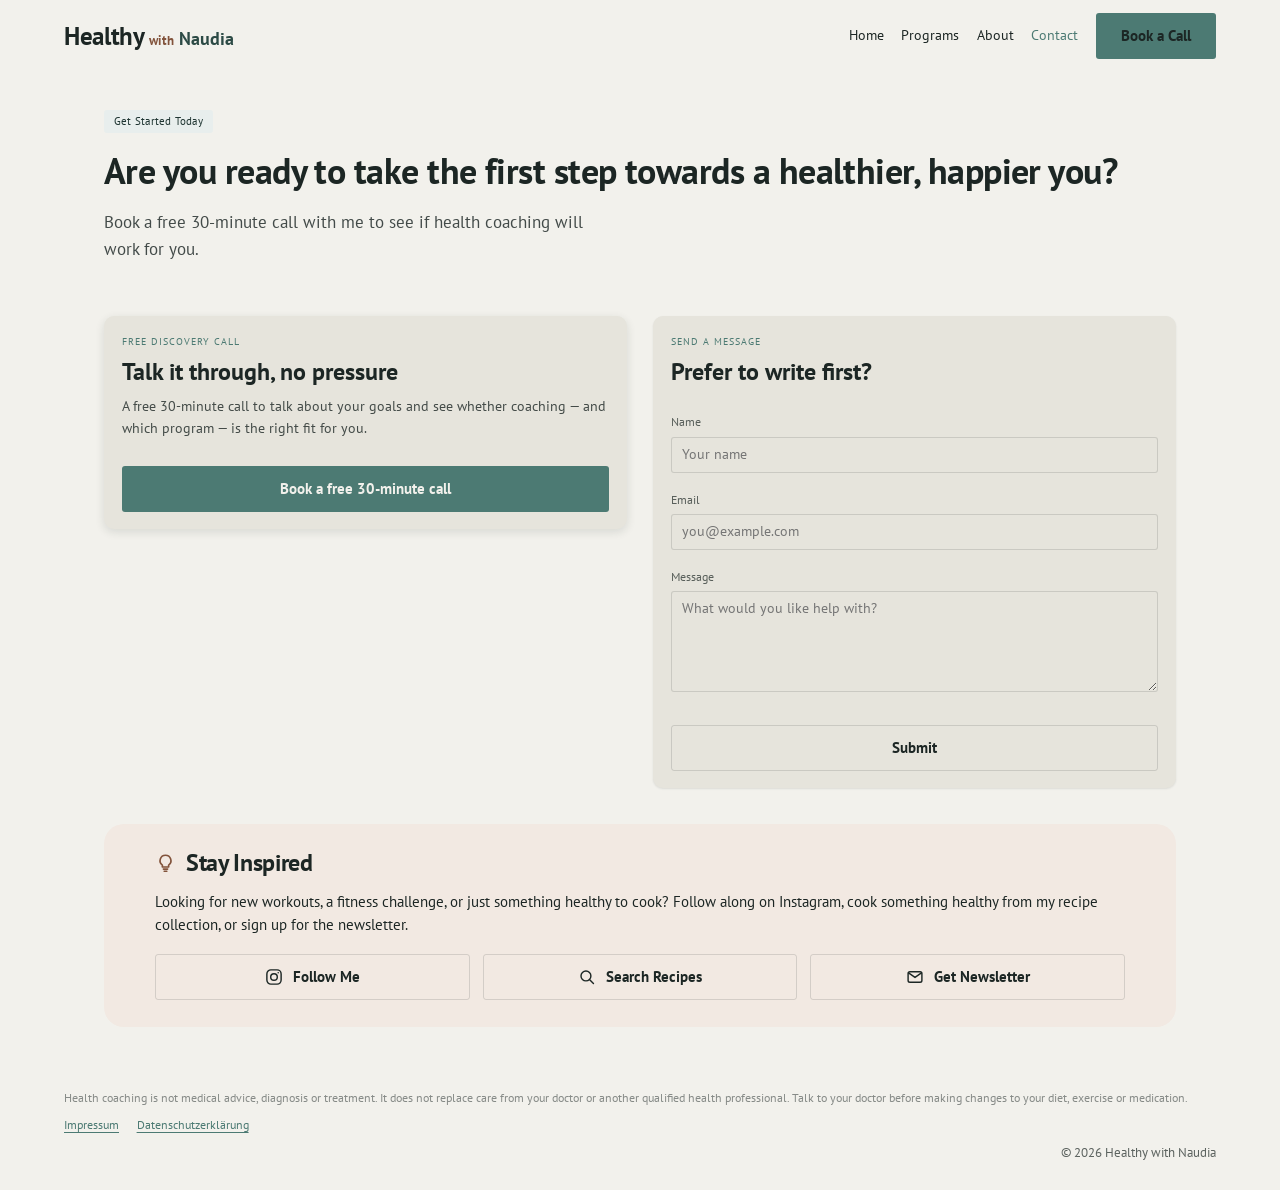
==== contact.html @ d25d28cb "Add files via upload" ====
<!DOCTYPE html>
<html lang="en">
<head>
<meta charset="utf-8">
<meta name="viewport" content="width=device-width, initial-scale=1">
<title>Contact — Healthy with Naudia</title>
<link rel="stylesheet" href="styles.css">
<link rel="stylesheet" href="site.css">
</head>
<body class="site-page">

<nav class="nav" style="padding-inline:clamp(20px,5vw,72px);position:sticky;top:0;z-index:10;background:var(--color-bg)">
  <span class="nav-brand" style="display:flex;align-items:baseline;gap:5px;margin-right:auto;font-family:var(--font-heading)">
    <span style="font-size:25px;font-weight:700;letter-spacing:-0.015em">Healthy</span>
    <span style="font-size:13px;font-weight:700;color:var(--color-accent-2-600)">with</span>
    <span style="font-size:18px;font-weight:700;color:var(--color-accent-700)">Naudia</span>
  </span>
  <a href="home.html">Home</a>
  <a href="services.html">Programs</a>
  <a href="about.html">About</a>
  <a href="contact.html" aria-current="page">Contact</a>
  <a class="btn btn-primary" href="book.html">Book a Call</a>
</nav>

<div class="site-container">

<section style="padding:var(--space-8) 0 var(--space-6)">
  <span class="tag tag-accent">Get Started Today</span>
  <h1 style="font-family:var(--font-heading);font-size:clamp(26px,3vw,36px);line-height:1.15;margin:var(--space-4) 0 0">Are you ready to take the first step towards a healthier, happier you?</h1>
  <p style="font-size:17px;line-height:1.6;max-width:56ch;margin:var(--space-4) 0 0;color:color-mix(in srgb, var(--color-text) 82%, transparent)">Book a free 30-minute call with me to see if health coaching will work for you.</p>
</section>

<section style="padding:var(--space-6) 0 var(--space-8);display:grid;grid-template-columns:1fr 1fr;gap:var(--space-6);align-items:start">

  <div class="card elev-md">
    <div class="card-kicker">Free Discovery Call</div>
    <div class="card-title" style="font-size:24px">Talk it through, no pressure</div>
    <p class="card-body">A free 30-minute call to talk about your goals and see whether coaching — and which program — is the right fit for you.</p>
    <a class="btn btn-primary btn-block" href="book.html" style="margin-top:var(--space-4)">Book a free 30-minute call</a>
  </div>

  <div class="card elev-sm">
    <div class="card-kicker">Send a Message</div>
    <div class="card-title" style="font-size:24px">Prefer to write first?</div>

    <div id="contact-sent" hidden style="margin-top:var(--space-4);background:var(--color-accent-100);border-radius:var(--radius-lg);padding:var(--space-5)">
      <div style="font-family:var(--font-heading);font-weight:700;font-size:20px;color:var(--color-accent-700)">Message sent.</div>
      <p style="margin:var(--space-3) 0 0;font-size:15px;line-height:1.6">Thanks for writing. I read every message myself and will reply to your email within two working days.</p>
    </div>

    <form id="contact-form" novalidate style="display:grid;gap:var(--space-4);margin-top:var(--space-4)">
      <div class="field">
        <label for="c-name">Name</label>
        <input class="input" id="c-name" name="name" type="text" placeholder="Your name" autocomplete="name">
      </div>
      <div class="field">
        <label for="c-email">Email</label>
        <input class="input" id="c-email" name="email" type="email" placeholder="you@example.com" autocomplete="email">
      </div>
      <div class="field">
        <label for="c-message">Message</label>
        <textarea class="input" id="c-message" name="message" rows="4" placeholder="What would you like help with?"></textarea>
      </div>
      <button type="submit" class="btn btn-secondary btn-block" id="contact-submit">Submit</button>
      <p id="contact-error" hidden style="margin:0;font-size:14px;line-height:1.5;color:var(--color-accent-2-600)"></p>
    </form>
  </div>

</section>

<section style="padding:0 0 var(--space-8)">
  <div style="background:var(--color-accent-2-100);border-radius:calc(2 * var(--radius-lg));padding:var(--space-6) clamp(24px,4vw,64px);display:flex;justify-content:space-between;align-items:center;gap:var(--space-4);flex-wrap:wrap">
    <div style="flex:1 1 320px">
      <h3 style="font-family:var(--font-heading);font-size:24px;margin:0;display:flex;align-items:center;gap:10px"><svg width="21" height="21" viewBox="0 0 24 24" fill="none" stroke="var(--color-accent-2-600)" stroke-width="1.9" stroke-linecap="round" stroke-linejoin="round" aria-hidden="true" style="flex:none"><path d="M12 2.6a6.2 6.2 0 0 0-3.6 11.25V16h7.2v-2.15A6.2 6.2 0 0 0 12 2.6Z"></path><path d="M9.6 18.4h4.8"></path><path d="M10.5 20.9h3"></path></svg>Stay Inspired</h3>
      <p style="margin:var(--space-3) 0 0">Looking for new workouts, a fitness challenge, or just something healthy to cook? Follow along on Instagram, cook something healthy from my recipe collection, or sign up for the newsletter.</p>
    </div>
    <div style="flex:1 1 100%;display:grid;grid-template-columns:repeat(3,1fr);gap:var(--space-3)">
      <a class="btn btn-secondary" href="https://www.instagram.com/naudiasana/?hl=en" target="_blank" rel="noopener" style="display:inline-flex;align-items:center;gap:10px"><svg width="18" height="18" viewBox="0 0 24 24" fill="none" stroke="currentColor" stroke-width="1.9" stroke-linecap="round" stroke-linejoin="round" aria-hidden="true"><rect x="2.5" y="2.5" width="19" height="19" rx="5.4"></rect><circle cx="12" cy="12" r="4.4"></circle><circle cx="17.6" cy="6.4" r="1.05" fill="currentColor" stroke="none"></circle></svg>Follow Me</a>
      <a class="btn btn-secondary" href="https://recipes.healthywithnaudia.com/" target="_blank" rel="noopener" style="display:inline-flex;align-items:center;gap:10px"><svg width="18" height="18" viewBox="0 0 24 24" fill="none" stroke="currentColor" stroke-width="1.9" stroke-linecap="round" stroke-linejoin="round" aria-hidden="true"><circle cx="10.6" cy="10.6" r="6.6"></circle><path d="m15.6 15.6 5 5"></path></svg>Search Recipes</a>
      <a class="btn btn-secondary" href="#newsletter" style="display:inline-flex;align-items:center;gap:10px"><svg width="18" height="18" viewBox="0 0 24 24" fill="none" stroke="currentColor" stroke-width="1.9" stroke-linecap="round" stroke-linejoin="round" aria-hidden="true"><rect x="2.8" y="5" width="18.4" height="14" rx="2.4"></rect><path d="m3.4 6.6 8.6 6 8.6-6"></path></svg>Get Newsletter</a>
    </div>
  </div>
</section>

</div>
<footer style="padding:var(--space-6) clamp(20px,5vw,72px);display:flex;flex-direction:column;gap:var(--space-2);font-size:13px;color:color-mix(in srgb, var(--color-text) 70%, transparent)">
  <p style="margin:0;max-width:none;font-size:12px;line-height:1.6;color:color-mix(in srgb, var(--color-text) 50%, transparent)">Health coaching is not medical advice, diagnosis or treatment. It does not replace care from your doctor or another qualified health professional. Talk to your doctor before making changes to your diet, exercise or medication.</p>
  <div style="display:flex;gap:var(--space-4);flex-wrap:wrap;font-size:12px">
    <a href="#impressum">Impressum</a>
    <a href="#datenschutz">Datenschutzerklärung</a>
  </div>
  <span style="align-self:flex-end;font-size:13px;color:color-mix(in srgb, var(--color-text) 70%, transparent)">© 2026 Healthy with Naudia</span>
</footer>

<script src="contact-form.js"></script>
</body>
</html>
---- styles.css ----
/* Organic — design-system tokens and component classes. This file is the source of truth for the system's look; retune it here and see readme.md. */
@import url('https://fonts.googleapis.com/css2?family=PT+Sans:wght@400;700&display=swap');

:root {
  --color-bg: #f2f1ec;
  --color-surface: #e6e4dc;
  --color-text: #1c2624;
  --color-accent: #4c7a73;
  --color-accent-2: #a06a4c;
  --color-divider: color-mix(in srgb, #1c2624 14%, transparent);

  /* Tonal ramps — generated in OKLCH on one shared lightness scale, so the
     same step of any role matches the others in visual value. */
  --color-neutral-100: #f9f4ed;
  --color-neutral-200: #eee7db;
  --color-neutral-300: #dcd3c4;
  --color-neutral-400: #c0b6a5;
  --color-neutral-500: #a19786;
  --color-neutral-600: #82796a;
  --color-neutral-700: #645c50;
  --color-neutral-800: #474238;
  --color-neutral-900: #2e2b25;

  --color-accent-100: #e8eeed;
  --color-accent-200: #cddad8;
  --color-accent-300: #a8c0bc;
  --color-accent-400: #7a9d97;
  --color-accent-500: #4c7a73;
  --color-accent-600: #3a615b;
  --color-accent-700: #2c4a45;
  --color-accent-800: #1f3532;
  --color-accent-900: #142220;

  --color-accent-2-100: #f2e9e2;
  --color-accent-2-200: #e3cfc0;
  --color-accent-2-300: #cfab95;
  --color-accent-2-400: #b8876c;
  --color-accent-2-500: #a06a4c;
  --color-accent-2-600: #82533b;
  --color-accent-2-700: #653f2d;
  --color-accent-2-800: #482d20;
  --color-accent-2-900: #2d1c14;

  --font-heading: "PT Sans", system-ui, sans-serif;
  --font-heading-weight: 700;
  --font-body: "PT Sans", system-ui, sans-serif;

  --space-1: 4.4px;
  --space-2: 8.8px;
  --space-3: 13.2px;
  --space-4: 17.6px;
  --space-6: 26.4px;
  --space-8: 35.2px;
  --space-10: 44px;
  --space-12: 52.8px;

  /* Web-page layer — the scale marketing pages are set at. Document contexts
     still use the raw h1–h6 sizes; these drive the site's own ramp. */
  --text-h1: clamp(36px, 4.5vw, 58px);
  --text-h2: 32px;
  --text-h3: 30px;
  --text-h4: 26px;
  --text-lede: 18px;
  --layout-max: 1200px;
  --section-pad-y: var(--space-8);
  --section-pad-x: clamp(20px, 5vw, 72px);
  --color-scrim: color-mix(in srgb, var(--color-text) 55%, transparent);

  --radius-sm: 3px;
  --radius-md: 6px;
  --radius-lg: 10px;
  --radius-xl: calc(2 * var(--radius-lg)); /* large panels, figures, media */

  /* Elevation — derived from the ground: soft ink-tinted shadows on a
     light theme, a hairline edge + ambient darkness on a dark one. */
  --shadow-sm: 0 1px 2px color-mix(in srgb, #1c2624 10%, transparent);
  --shadow-md: 0 3px 10px color-mix(in srgb, #1c2624 12%, transparent);
  --shadow-lg: 0 12px 32px color-mix(in srgb, #1c2624 16%, transparent);
}

body {
  background: var(--color-bg);
  color: var(--color-text);
  font-family: var(--font-body);
}
h1, h2, h3, h4 { font-family: var(--font-heading); font-weight: var(--font-heading-weight); }

.washed{filter:saturate(0.5) contrast(0.95) brightness(1.02) opacity(0.97)}

/* ══════════════════════════════════════════════════════════════════════════
   Components — built with the tokens above. Plain CSS
   on plain HTML: no JavaScript, no build step. Each class is documented in
   readme.md and demonstrated in foundations/ and components/.
   ══════════════════════════════════════════════════════════════════════ */

*, *::before, *::after { box-sizing: border-box; }
body { margin: 0; font-size: 15px; line-height: 1.55; font-weight: 400; }
h1, h2, h3, h4, h5, h6 {
  font-family: var(--font-heading); font-weight: var(--font-heading-weight);
  line-height: 1.12; letter-spacing: -0.015em; margin: 0 0 var(--space-2);
}
h1 { font-size: var(--text-h1); line-height: 1.08; }
h2 { font-size: var(--text-h2); }
h3 { font-size: var(--text-h4); }
h4 { font-size: 20px; }
h5 { font-size: 16px; }
h6 { font-size: 13px; }
h6 { letter-spacing: 0.08em; text-transform: uppercase; }
p { margin: 0 0 var(--space-3); }
a { color: var(--color-accent); text-underline-offset: 3px; }
img { display: block; max-width: 100%; }
figure { margin: 0; }
figcaption {
  font-size: 11px; margin-top: var(--space-1);
  color: color-mix(in srgb, var(--color-text) 55%, transparent);
}
.text-muted { color: color-mix(in srgb, var(--color-text) 55%, transparent); }
:focus { outline: none; }
:focus-visible { outline: 2px solid var(--color-accent); outline-offset: 2px; }
::selection { background: color-mix(in srgb, var(--color-accent) 30%, transparent); }

/* — rules — */
.hr {
  height: 1px; border: 0; margin: var(--space-4) 0;
  background: var(--color-divider);
}

/* — buttons — */
.btn {
  display: inline-flex; align-items: center; justify-content: center; gap: 6px;
  cursor: pointer; text-decoration: none;
  font-family: var(--font-heading); font-weight: var(--font-heading-weight);
  font-size: 15px; line-height: 1.2; color: var(--color-text);
  background: transparent; border: 1px solid transparent;
  padding: 13px 24px;
  border-radius: var(--radius-sm);
}
.btn svg { display: block; }
.btn:disabled { opacity: 0.45; cursor: not-allowed; }
.btn-primary { background: var(--color-accent); color: var(--color-bg); }
.btn-primary:hover { background: var(--color-accent-600); }
.btn-primary:active { background: var(--color-accent-700); }
.btn-secondary { border-color: var(--color-divider); }
.btn-secondary:hover { background: color-mix(in srgb, var(--color-text) 7%, transparent); }
.btn-secondary:active { background: color-mix(in srgb, var(--color-text) 14%, transparent); }
.btn-ghost { color: var(--color-accent); padding-inline: var(--space-1); }
.btn-ghost:hover { background: color-mix(in srgb, var(--color-accent) 10%, transparent); }
.btn-ghost:active { background: color-mix(in srgb, var(--color-accent) 18%, transparent); }
.btn-icon { width: 36px; height: 36px; padding: 0; }
.btn-block { width: 100%; margin-top: var(--space-2); }

/* — forms — */
.field > label {
  display: block; font-size: 12px; margin-bottom: 5px;
  color: color-mix(in srgb, var(--color-text) 70%, transparent);
}
.input {
  width: 100%; min-height: 36px; padding: 6px 10px; font: inherit;
  font-size: 14px; color: var(--color-text); caret-color: var(--color-accent);
  background: var(--color-surface);
  border: 1px solid var(--color-divider); border-radius: var(--radius-md);
}
.input:hover { border-color: color-mix(in srgb, var(--color-text) 45%, transparent); }
.input:focus-visible { border-color: var(--color-accent); outline-offset: 0; }
textarea.input { min-height: 90px; resize: vertical; }
.radio { display: inline-flex; align-items: center; gap: 8px; cursor: pointer; font-size: 14px; }
.radio input, .seg-opt input {
  position: absolute; opacity: 0; width: 0; height: 0; pointer-events: none;
}
.radio .dot {
  width: 16px; height: 16px; flex: none; border-radius: 50%;
  border: 1.5px solid var(--color-divider);
}
.radio:hover .dot { border-color: var(--color-accent); }
.radio input:checked + .dot {
  border-color: var(--color-accent); background: var(--color-accent);
  box-shadow: inset 0 0 0 4px var(--color-bg);
}
.radio input:focus-visible + .dot { outline: 2px solid var(--color-accent); outline-offset: 2px; }
.seg {
  display: inline-flex; overflow: hidden;
  border: 1px solid var(--color-divider); border-radius: var(--radius-md);
}
.seg-opt {
  display: inline-flex; align-items: center; gap: 6px;
  padding: 7px 12px; font-size: 13px; cursor: pointer;
}
.seg-opt + .seg-opt { border-left: 1px solid var(--color-divider); }
.seg-opt:has(input:checked) { background: var(--color-accent); color: var(--color-bg); }
.seg-opt:not(:has(input:checked)):hover { background: color-mix(in srgb, var(--color-text) 7%, transparent); }
.seg-opt:has(input:focus-visible) { outline: 2px solid var(--color-accent); outline-offset: -2px; }

/* — cards — */
.card {
  display: flex; flex-direction: column; gap: var(--space-2);
  padding: var(--space-4); border-radius: var(--radius-lg); background: var(--color-surface);
}
.card-kicker { font-size: 10px; letter-spacing: 0.1em; text-transform: uppercase; color: var(--color-accent); }
.card-title {
  font-family: var(--font-heading); font-weight: var(--font-heading-weight);
  font-size: 17px; line-height: 1.2;
}
.card-body { margin: 0; font-size: 14px; line-height: 1.55; opacity: 0.8; flex: 1; }
.card-meta {
  display: flex; align-items: center; gap: 6px; font-size: 11px;
  color: color-mix(in srgb, var(--color-text) 50%, transparent);
}
.elev-sm { box-shadow: var(--shadow-sm); }
.elev-md { box-shadow: var(--shadow-md); }
.elev-lg { box-shadow: var(--shadow-lg); }

/* — tags — */
.tag {
  display: inline-flex; align-items: center; font-size: 11px;
  letter-spacing: 0.02em; padding: 3px 10px;
  border-radius: calc(var(--radius-md) * 0.75);
}
.tag-accent { background: var(--color-accent-100); color: var(--color-accent-800); }
.tag-accent-2 { background: var(--color-accent-2-100); color: var(--color-accent-2-800); }
.tag-neutral { background: var(--color-neutral-100); color: var(--color-neutral-800); }
.tag-outline { border: 1px solid var(--color-accent); color: var(--color-accent); }

/* — navigation — */
.nav {
  display: flex; align-items: center; gap: var(--space-4);
  padding: var(--space-3) var(--space-4);
  border-bottom: none;
}
.nav-brand {
  font-family: var(--font-heading); font-weight: var(--font-heading-weight);
  font-size: 18px; margin-right: auto;
}
.nav a { color: inherit; text-decoration: none; font-size: 14px; }
.nav a.btn { font-size: 15px; }
.nav a:hover, .nav a[aria-current='page'] { color: var(--color-accent); }

/* — tables — */
.table { width: 100%; border-collapse: collapse; font-size: 14px; }
.table th {
  text-align: left; font-size: 11px; letter-spacing: 0.08em; text-transform: uppercase;
  color: color-mix(in srgb, var(--color-text) 60%, transparent);
  padding: var(--space-2); border-bottom: 1px solid var(--color-divider);
}
.table td {
  padding: var(--space-2);
  border-bottom: 1px solid color-mix(in srgb, var(--color-text) 8%, transparent);
}
.table tbody tr:hover { background: color-mix(in srgb, var(--color-text) 4%, transparent); }

/* — dialog — */
.dialog-backdrop {
  position: fixed; inset: 0; display: grid; place-items: center;
  padding: var(--space-4);
  background: color-mix(in srgb, var(--color-neutral-900) 50%, transparent);
}
.dialog {
  width: min(440px, 100%); display: flex; flex-direction: column; gap: var(--space-3);
  padding: var(--space-4); border-radius: var(--radius-lg);
  background: var(--color-surface); box-shadow: var(--shadow-lg);
}
.dialog-title {
  font-family: var(--font-heading); font-weight: var(--font-heading-weight);
  font-size: 20px;
}
.dialog-body { font-size: 14px; opacity: 0.85; }
.dialog-actions { display: flex; justify-content: flex-end; gap: var(--space-2); margin-top: var(--space-2); }

/* — precise frame: restrained, near-square corners — */
.card, .dialog { border-radius: var(--radius-lg); }
.btn, .seg, .input { border-radius: var(--radius-sm); }
.tag { border-radius: 3px; }
.radio .dot { border-radius: 50%; }
---- site.css ----
/* Organic — web layer. Loaded AFTER styles.css. Every rule here is a page
   pattern promoted out of the Healthy with Naudia site; tokens live in
   styles.css :root. Additive only: nothing here redefines a token or restyles
   a system class. */

/* — page frame — */
.site-page { background: var(--color-bg); color: var(--color-text); min-height: 100vh; font-family: var(--font-body); }
.site-nav { padding-inline: var(--section-pad-x); position: sticky; top: 0; z-index: 10; background: var(--color-bg); }
.site-container { max-width: var(--layout-max); margin: 0 auto; padding-inline: var(--section-pad-x); }
.site-section { padding: var(--section-pad-y) 0; }
.site-section-bleed { padding: var(--section-pad-y) var(--section-pad-x); }
.site-footer {
  padding: var(--space-6) var(--section-pad-x); display: flex; justify-content: space-between;
  flex-wrap: wrap; gap: var(--space-4); font-size: 13px;
  color: color-mix(in srgb, var(--color-text) 70%, transparent);
}

/* — type — */
.site-lede { font-size: var(--text-lede); line-height: 1.6; max-width: 52ch; color: color-mix(in srgb, var(--color-text) 82%, transparent); }
.site-subhead { font-family: var(--font-heading); font-weight: var(--font-heading-weight); font-size: var(--text-h3); margin: 0; }
.site-eyebrow-gap { margin: var(--space-3) 0 var(--space-4); }

/* — hero + media — */
.site-hero { display: grid; grid-template-columns: 1.1fr 0.9fr; gap: var(--space-6); align-items: center; padding: var(--space-8) 0 var(--space-6); }
.site-figure { margin: 0; border-radius: var(--radius-xl); overflow: hidden; }
.site-media-4x3 { position: relative; aspect-ratio: 4/3; border-radius: var(--radius-xl); overflow: hidden; background: var(--color-accent-2-100); }
.site-media-4x3 img { width: 100%; height: 100%; object-fit: cover; filter: saturate(0.9) contrast(0.95); }

/* — panels + CTA band — */
.site-panel { border-radius: var(--radius-xl); padding: var(--space-6) clamp(24px, 4vw, 64px); background: var(--color-surface); }
.site-panel-accent { background: var(--color-accent-2-100); }
.site-cta { display: flex; justify-content: space-between; align-items: center; gap: var(--space-4); flex-wrap: wrap; }

/* — grids — */
.site-grid-3 { display: grid; grid-template-columns: repeat(3, 1fr); gap: var(--space-4); }
.site-grid-2 { display: grid; grid-template-columns: 1fr 1fr; gap: var(--space-3); }

/* — search row — */
.site-search {
  display: flex; align-items: center; gap: 12px; max-width: 520px;
  background: var(--color-surface); border: 1px solid var(--color-divider);
  border-radius: var(--radius-sm); padding: 12px 16px;
}
.site-search input { flex: 1; border: 0; background: transparent; font-family: var(--font-body); font-size: 16px; color: var(--color-text); }
.site-search input:focus { outline: none; }

/* — filter pills + category tiles — */
.site-pill {
  border: 0; cursor: pointer; font-family: var(--font-body); font-size: 14px; font-weight: 700;
  padding: 10px 18px; border-radius: var(--radius-sm); white-space: nowrap;
  background: var(--color-accent-2-100); color: var(--color-text); transition: background .15s;
}
.site-pill[aria-pressed='true'], .site-pill-active { background: var(--color-accent); color: var(--color-bg); }
.site-tile {
  display: flex; flex-direction: column; align-items: flex-start; gap: 6px; text-align: left;
  cursor: pointer; font-family: var(--font-body); border: 1px solid var(--color-divider);
  border-radius: var(--radius-lg); padding: var(--space-3) var(--space-4);
  background: var(--color-surface); color: var(--color-text);
}
.site-tile[aria-pressed='true'], .site-tile-active { background: var(--color-accent); color: var(--color-bg); border-color: transparent; }

/* — recipe card — */
.site-recipe { text-align: left; border: 0; padding: 0; background: transparent; cursor: pointer; font-family: var(--font-body); display: flex; flex-direction: column; gap: 14px; }
.site-recipe-title { font-size: 17px; line-height: 1.28; text-wrap: pretty; }
.site-badge {
  position: absolute; left: 12px; top: 12px; font-size: 11px; font-weight: 700; letter-spacing: 0.06em;
  padding: 5px 10px; border-radius: var(--radius-sm);
  background: color-mix(in srgb, var(--color-bg) 94%, transparent); color: var(--color-accent-700);
}
.site-meta-row { display: flex; gap: 8px; margin-top: 2px; }
.site-meta-row > span { font-size: 12px; font-weight: 700; padding: 5px 11px; border-radius: var(--radius-sm); white-space: nowrap; }

/* — modal — */
.site-scrim { position: fixed; inset: 0; z-index: 60; background: var(--color-scrim); backdrop-filter: blur(4px); display: flex; align-items: flex-start; justify-content: center; overflow: auto; }
.site-modal { background: var(--color-bg); border-radius: var(--radius-xl); max-width: 760px; width: 100%; overflow: hidden; box-shadow: var(--shadow-lg); }
.site-close { position: absolute; right: 16px; top: 16px; width: 38px; height: 38px; border-radius: 999px; border: 0; cursor: pointer; background: color-mix(in srgb, var(--color-bg) 92%, transparent); }

/* — numbered steps — */
.site-step { display: flex; gap: 12px; font-size: 15px; line-height: 1.5; }
.site-step-num { flex: none; width: 24px; height: 24px; border-radius: 999px; background: var(--color-accent); color: var(--color-bg); font-size: 12px; font-weight: 700; display: flex; align-items: center; justify-content: center; }

/* — booking calendar — */
.site-day {
  position: relative; aspect-ratio: 1; border: 0; border-radius: 10px; padding: 0;
  font-family: var(--font-body); font-size: 13px; font-weight: 700;
  display: flex; align-items: center; justify-content: center;
  background: transparent; color: color-mix(in srgb, var(--color-text) 30%, transparent);
}
.site-day-open { background: var(--color-accent-2-100); color: var(--color-text); cursor: pointer; }
.site-day-selected { background: var(--color-accent); color: var(--color-bg); cursor: pointer; }
.site-day-dot { position: absolute; bottom: 6px; width: 4px; height: 4px; border-radius: 999px; background: var(--color-accent); }
.site-day-selected .site-day-dot { background: var(--color-bg); }
.site-slot {
  padding: 11px 8px; border: 1px solid var(--color-divider); border-radius: var(--radius-sm);
  background: var(--color-bg); font-family: var(--font-body); font-size: 14px; font-weight: 700; cursor: pointer;
}
.site-slot:hover { border-color: var(--color-accent); }
.site-slot-selected { background: var(--color-accent); color: var(--color-bg); border-color: transparent; }
.site-daylabel { font-size: 11px; font-weight: 700; letter-spacing: 0.1em; text-transform: uppercase; color: var(--color-accent-2-600); margin-bottom: 10px; }

/* — booking steps + confirmation — */
.site-step-panel { background: var(--color-surface); border: 1px solid var(--color-divider); border-radius: var(--radius-xl); padding: var(--space-6); }
.site-confirm { background: var(--color-accent); color: var(--color-bg); border-radius: var(--radius-xl); padding: var(--space-8) var(--space-6); text-align: center; box-shadow: var(--shadow-md); }
.site-confirm h2, .site-confirm p { color: var(--color-bg); }
.site-confirm .site-confirm-detail { font-size: 17px; font-weight: 700; color: var(--color-accent-200); }
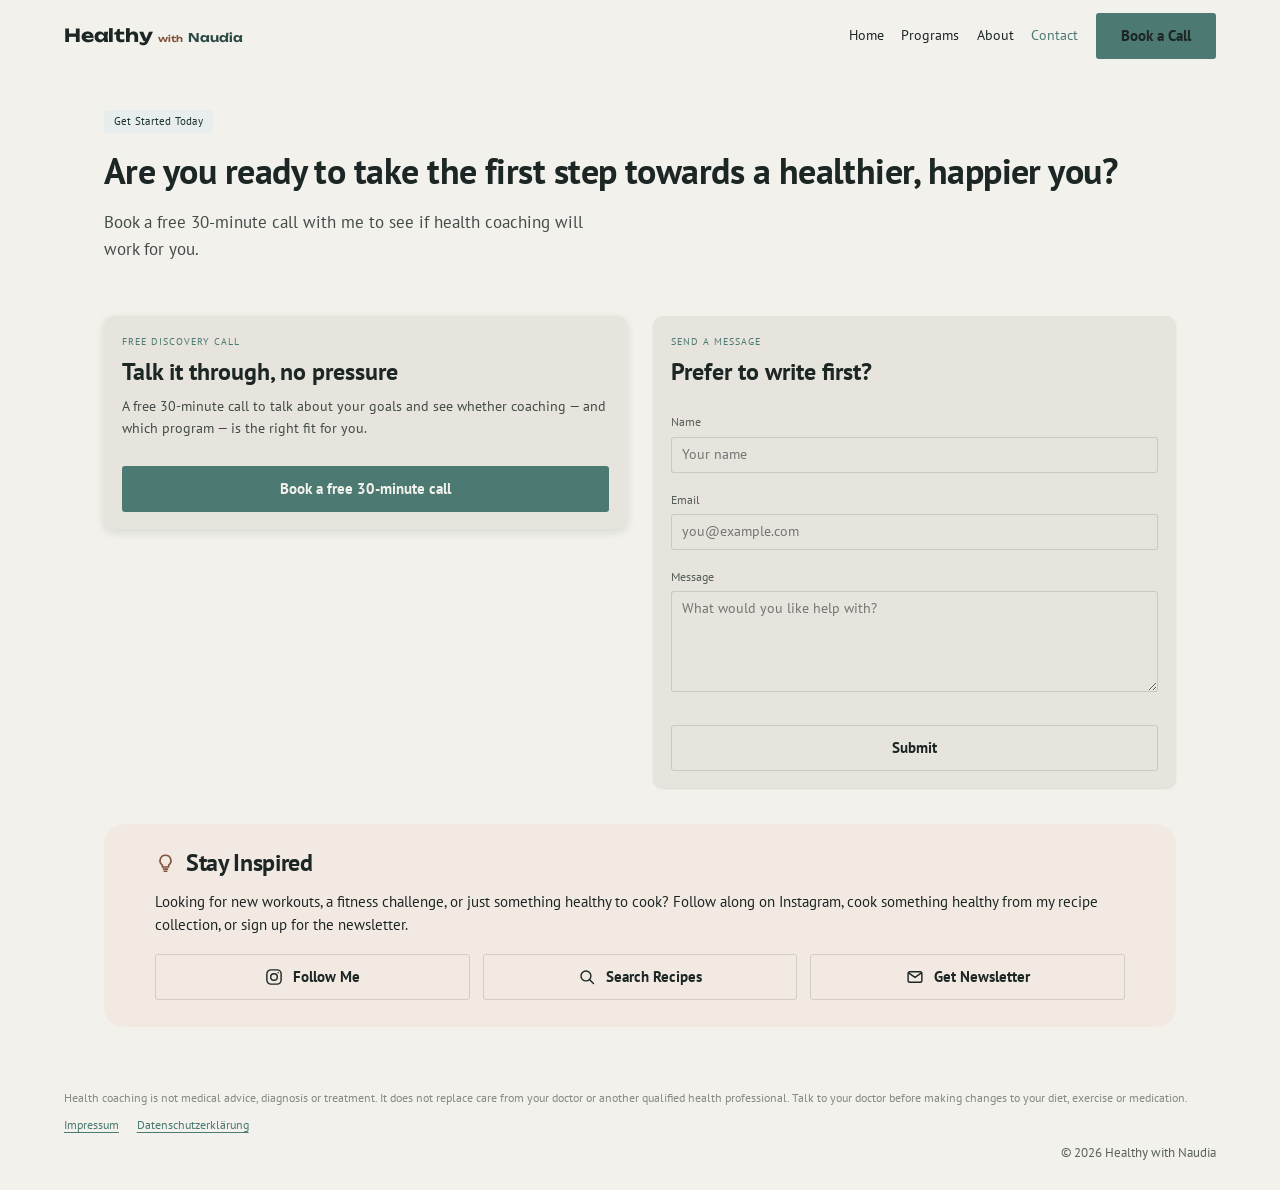
==== commit a7ea1bfb: "Add files via upload" ====
--- a/contact.html
+++ b/contact.html
@@ -6,14 +6,15 @@
 <title>Contact — Healthy with Naudia</title>
 <link rel="stylesheet" href="styles.css">
 <link rel="stylesheet" href="site.css">
+<link rel="stylesheet" href="https://fonts.googleapis.com/css2?family=Unbounded:wght@600;700&display=swap">
 </head>
 <body class="site-page">
 
 <nav class="nav" style="padding-inline:clamp(20px,5vw,72px);position:sticky;top:0;z-index:10;background:var(--color-bg)">
-  <span class="nav-brand" style="display:flex;align-items:baseline;gap:5px;margin-right:auto;font-family:var(--font-heading)">
-    <span style="font-size:25px;font-weight:700;letter-spacing:-0.015em">Healthy</span>
-    <span style="font-size:13px;font-weight:700;color:var(--color-accent-2-600)">with</span>
-    <span style="font-size:18px;font-weight:700;color:var(--color-accent-700)">Naudia</span>
+  <span class="nav-brand" style="display:flex;align-items:baseline;gap:5px;margin-right:auto;font-family:'Unbounded',system-ui,sans-serif">
+    <span style="font-size:18px;font-weight:700;letter-spacing:-0.01em">Healthy</span>
+    <span style="font-size:9px;font-weight:600;color:var(--color-accent-2-600)">with</span>
+    <span style="font-size:12px;font-weight:600;color:var(--color-accent-700)">Naudia</span>
   </span>
   <a href="home.html">Home</a>
   <a href="services.html">Programs</a>
